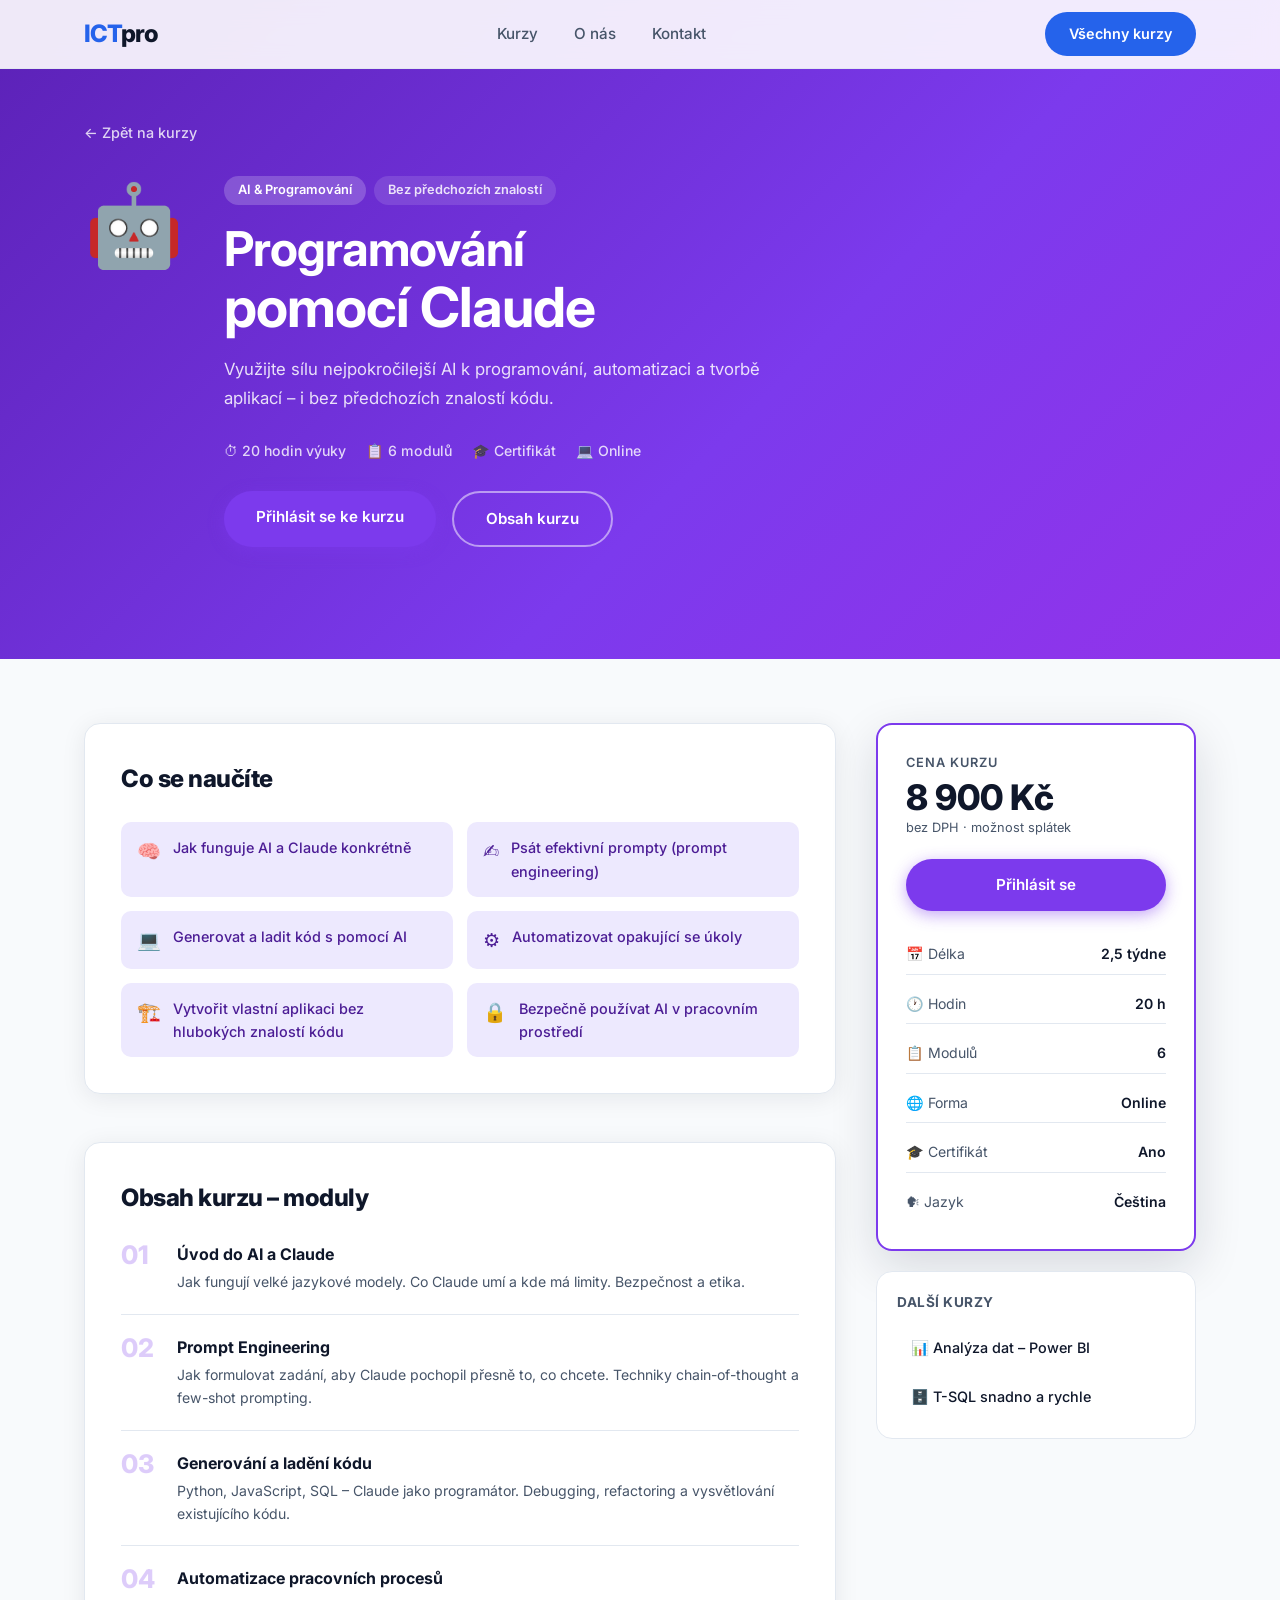
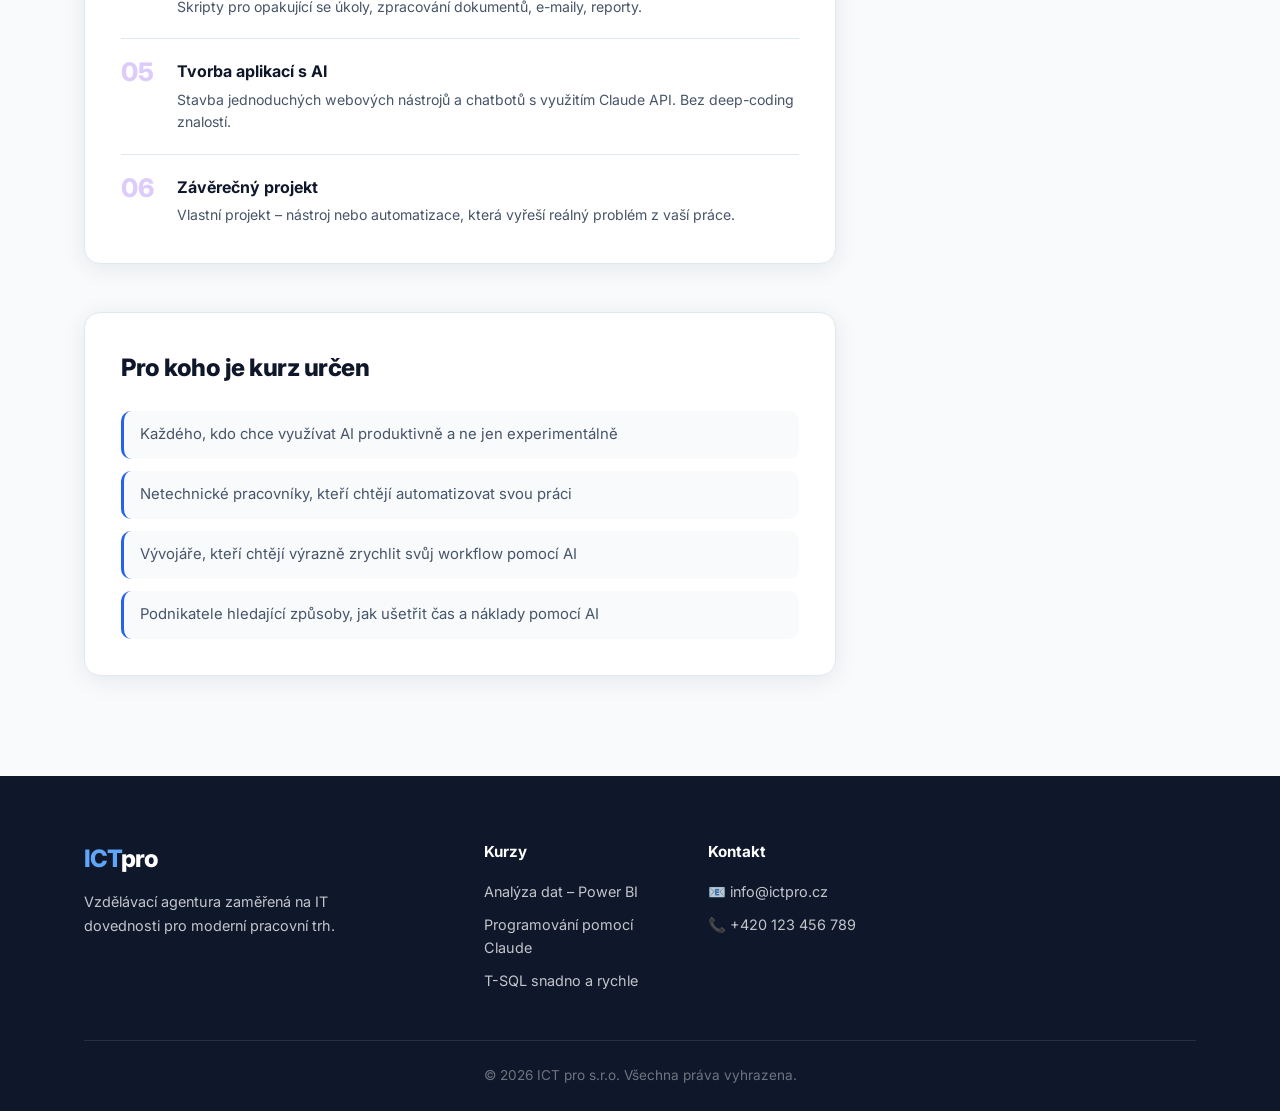
==== kurz-claude.html @ ae00f1d8 "Initial commit: ICT pro educational website with 3 course pages" ====
<!DOCTYPE html>
<html lang="cs">
<head>
  <meta charset="UTF-8" />
  <meta name="viewport" content="width=device-width, initial-scale=1.0" />
  <title>Programování pomocí Claude | ICT pro</title>
  <link rel="stylesheet" href="style.css" />
  <link rel="stylesheet" href="kurz.css" />
  <link href="https://fonts.googleapis.com/css2?family=Inter:wght@300;400;500;600;700;800&display=swap" rel="stylesheet" />
</head>
<body>

  <nav class="navbar">
    <div class="nav-inner">
      <a href="index.html" class="logo"><span class="logo-ict">ICT</span><span class="logo-pro">pro</span></a>
      <ul class="nav-links">
        <li><a href="index.html#kurzy">Kurzy</a></li>
        <li><a href="index.html#o-nas">O nás</a></li>
        <li><a href="index.html#kontakt">Kontakt</a></li>
      </ul>
      <a href="index.html#kurzy" class="btn-nav">Všechny kurzy</a>
      <button class="hamburger" id="hamburger" aria-label="Menu"><span></span><span></span><span></span></button>
    </div>
  </nav>

  <div class="kurz-hero kurz-hero-purple">
    <div class="container">
      <a href="index.html#kurzy" class="back-link">← Zpět na kurzy</a>
      <div class="kurz-hero-content">
        <div class="kurz-icon-big">🤖</div>
        <div>
          <div class="kurz-tags">
            <span class="tag tag-purple">AI &amp; Programování</span>
            <span class="tag tag-level">Bez předchozích znalostí</span>
          </div>
          <h1>Programování<br /><strong>pomocí Claude</strong></h1>
          <p class="kurz-sub">Využijte sílu nejpokročilejší AI k programování, automatizaci a tvorbě aplikací – i bez předchozích znalostí kódu.</p>
          <div class="kurz-meta-bar">
            <span>⏱ 20 hodin výuky</span>
            <span>📋 6 modulů</span>
            <span>🎓 Certifikát</span>
            <span>💻 Online</span>
          </div>
          <div class="hero-cta">
            <a href="index.html#kontakt" class="btn-primary btn-purple">Přihlásit se ke kurzu</a>
            <a href="#obsah" class="btn-ghost">Obsah kurzu</a>
          </div>
        </div>
      </div>
    </div>
  </div>

  <section class="kurz-body">
    <div class="container kurz-layout">
      <div class="kurz-main">

        <div class="kurz-section" id="obsah">
          <h2>Co se naučíte</h2>
          <div class="outcomes-grid">
            <div class="outcome outcome-purple"><span>🧠</span> Jak funguje AI a Claude konkrétně</div>
            <div class="outcome outcome-purple"><span>✍️</span> Psát efektivní prompty (prompt engineering)</div>
            <div class="outcome outcome-purple"><span>💻</span> Generovat a ladit kód s pomocí AI</div>
            <div class="outcome outcome-purple"><span>⚙️</span> Automatizovat opakující se úkoly</div>
            <div class="outcome outcome-purple"><span>🏗️</span> Vytvořit vlastní aplikaci bez hlubokých znalostí kódu</div>
            <div class="outcome outcome-purple"><span>🔒</span> Bezpečně používat AI v pracovním prostředí</div>
          </div>
        </div>

        <div class="kurz-section">
          <h2>Obsah kurzu – moduly</h2>
          <div class="modules">
            <div class="module module-purple">
              <div class="module-num">01</div>
              <div class="module-content">
                <h4>Úvod do AI a Claude</h4>
                <p>Jak fungují velké jazykové modely. Co Claude umí a kde má limity. Bezpečnost a etika.</p>
              </div>
            </div>
            <div class="module module-purple">
              <div class="module-num">02</div>
              <div class="module-content">
                <h4>Prompt Engineering</h4>
                <p>Jak formulovat zadání, aby Claude pochopil přesně to, co chcete. Techniky chain-of-thought a few-shot prompting.</p>
              </div>
            </div>
            <div class="module module-purple">
              <div class="module-num">03</div>
              <div class="module-content">
                <h4>Generování a ladění kódu</h4>
                <p>Python, JavaScript, SQL – Claude jako programátor. Debugging, refactoring a vysvětlování existujícího kódu.</p>
              </div>
            </div>
            <div class="module module-purple">
              <div class="module-num">04</div>
              <div class="module-content">
                <h4>Automatizace pracovních procesů</h4>
                <p>Skripty pro opakující se úkoly, zpracování dokumentů, e-maily, reporty.</p>
              </div>
            </div>
            <div class="module module-purple">
              <div class="module-num">05</div>
              <div class="module-content">
                <h4>Tvorba aplikací s AI</h4>
                <p>Stavba jednoduchých webových nástrojů a chatbotů s využitím Claude API. Bez deep-coding znalostí.</p>
              </div>
            </div>
            <div class="module module-purple">
              <div class="module-num">06</div>
              <div class="module-content">
                <h4>Závěrečný projekt</h4>
                <p>Vlastní projekt – nástroj nebo automatizace, která vyřeší reálný problém z vaší práce.</p>
              </div>
            </div>
          </div>
        </div>

        <div class="kurz-section">
          <h2>Pro koho je kurz určen</h2>
          <ul class="for-who">
            <li>Každého, kdo chce využívat AI produktivně a ne jen experimentálně</li>
            <li>Netechnické pracovníky, kteří chtějí automatizovat svou práci</li>
            <li>Vývojáře, kteří chtějí výrazně zrychlit svůj workflow pomocí AI</li>
            <li>Podnikatele hledající způsoby, jak ušetřit čas a náklady pomocí AI</li>
          </ul>
        </div>

      </div>

      <aside class="kurz-sidebar">
        <div class="sidebar-card sidebar-card-purple">
          <div class="price-label">Cena kurzu</div>
          <div class="price">8 900 Kč</div>
          <div class="price-note">bez DPH · možnost splátek</div>
          <a href="index.html#kontakt" class="btn-primary btn-purple" style="display:block;text-align:center;margin-top:20px">Přihlásit se</a>
          <div class="sidebar-details">
            <div class="sd-row"><span>📅 Délka</span><strong>2,5 týdne</strong></div>
            <div class="sd-row"><span>🕐 Hodin</span><strong>20 h</strong></div>
            <div class="sd-row"><span>📋 Modulů</span><strong>6</strong></div>
            <div class="sd-row"><span>🌐 Forma</span><strong>Online</strong></div>
            <div class="sd-row"><span>🎓 Certifikát</span><strong>Ano</strong></div>
            <div class="sd-row"><span>🗣 Jazyk</span><strong>Čeština</strong></div>
          </div>
        </div>
        <div class="sidebar-other">
          <h4>Další kurzy</h4>
          <a href="kurz-powerbi.html" class="other-course">📊 Analýza dat – Power BI</a>
          <a href="kurz-tsql.html" class="other-course">🗄️ T-SQL snadno a rychle</a>
        </div>
      </aside>
    </div>
  </section>

  <footer class="footer" id="kontakt">
    <div class="container">
      <div class="footer-grid">
        <div class="footer-brand">
          <a href="index.html" class="logo"><span class="logo-ict">ICT</span><span class="logo-pro">pro</span></a>
          <p>Vzdělávací agentura zaměřená na IT dovednosti pro moderní pracovní trh.</p>
        </div>
        <div class="footer-col">
          <h4>Kurzy</h4>
          <ul>
            <li><a href="kurz-powerbi.html">Analýza dat – Power BI</a></li>
            <li><a href="kurz-claude.html">Programování pomocí Claude</a></li>
            <li><a href="kurz-tsql.html">T-SQL snadno a rychle</a></li>
          </ul>
        </div>
        <div class="footer-col">
          <h4>Kontakt</h4>
          <ul>
            <li>📧 info@ictpro.cz</li>
            <li>📞 +420 123 456 789</li>
          </ul>
        </div>
      </div>
      <div class="footer-bottom"><p>&copy; 2026 ICT pro s.r.o. Všechna práva vyhrazena.</p></div>
    </div>
  </footer>

  <script src="main.js"></script>
</body>
</html>
---- style.css ----
/* ============================================
   ICT pro – Main Stylesheet
   ============================================ */

*, *::before, *::after { box-sizing: border-box; margin: 0; padding: 0; }

:root {
  --blue:   #2563eb;
  --blue-light: #dbeafe;
  --purple: #7c3aed;
  --purple-light: #ede9fe;
  --teal:   #0d9488;
  --teal-light: #ccfbf1;
  --dark:   #0f172a;
  --dark2:  #1e293b;
  --mid:    #475569;
  --light:  #f8fafc;
  --white:  #ffffff;
  --border: #e2e8f0;
  --radius: 16px;
  --shadow: 0 4px 24px rgba(15,23,42,.08);
  --shadow-lg: 0 16px 48px rgba(15,23,42,.14);
}

html { scroll-behavior: smooth; }

body {
  font-family: 'Inter', system-ui, sans-serif;
  color: var(--dark);
  background: var(--white);
  line-height: 1.6;
  overflow-x: hidden;
}

a { text-decoration: none; color: inherit; }
ul { list-style: none; }
img { max-width: 100%; }

.container {
  max-width: 1160px;
  margin: 0 auto;
  padding: 0 24px;
}

/* ---- BUTTONS ---- */
.btn-primary {
  display: inline-block;
  background: var(--blue);
  color: var(--white);
  padding: 14px 32px;
  border-radius: 50px;
  font-weight: 600;
  font-size: .95rem;
  transition: background .2s, transform .15s, box-shadow .2s;
  box-shadow: 0 4px 16px rgba(37,99,235,.35);
}
.btn-primary:hover { background: #1d4ed8; transform: translateY(-2px); box-shadow: 0 8px 24px rgba(37,99,235,.4); }

.btn-ghost {
  display: inline-block;
  color: var(--dark);
  padding: 14px 32px;
  border-radius: 50px;
  font-weight: 600;
  font-size: .95rem;
  border: 2px solid var(--border);
  transition: border-color .2s, color .2s, transform .15s;
}
.btn-ghost:hover { border-color: var(--blue); color: var(--blue); transform: translateY(-2px); }

.btn-large { padding: 18px 44px; font-size: 1.05rem; }

/* ---- NAVBAR ---- */
.navbar {
  position: fixed;
  top: 0; left: 0; right: 0;
  z-index: 100;
  background: rgba(255,255,255,.9);
  backdrop-filter: blur(12px);
  border-bottom: 1px solid var(--border);
  transition: box-shadow .3s;
}
.navbar.scrolled { box-shadow: var(--shadow); }

.nav-inner {
  display: flex;
  align-items: center;
  justify-content: space-between;
  max-width: 1160px;
  margin: 0 auto;
  padding: 0 24px;
  height: 68px;
}

.logo { font-size: 1.5rem; font-weight: 800; letter-spacing: -1px; }
.logo-ict { color: var(--blue); }
.logo-pro { color: var(--dark); }

.nav-links {
  display: flex;
  gap: 36px;
}
.nav-links a {
  font-weight: 500;
  font-size: .95rem;
  color: var(--mid);
  transition: color .2s;
}
.nav-links a:hover { color: var(--blue); }

.btn-nav {
  background: var(--blue);
  color: var(--white);
  padding: 10px 24px;
  border-radius: 50px;
  font-weight: 600;
  font-size: .9rem;
  transition: background .2s, transform .15s;
}
.btn-nav:hover { background: #1d4ed8; transform: translateY(-1px); }

.hamburger {
  display: none;
  flex-direction: column;
  gap: 5px;
  background: none;
  border: none;
  cursor: pointer;
  padding: 4px;
}
.hamburger span {
  display: block;
  width: 24px; height: 2px;
  background: var(--dark);
  border-radius: 2px;
  transition: transform .3s, opacity .3s;
}

/* ---- HERO ---- */
.hero {
  min-height: 100vh;
  display: flex;
  align-items: center;
  padding: 100px 24px 60px;
  max-width: 1160px;
  margin: 0 auto;
  position: relative;
  gap: 60px;
}

.hero-content { flex: 1; min-width: 0; }
.hero-visual { flex: 0 0 420px; position: relative; display: flex; align-items: center; justify-content: center; }

.badge {
  display: inline-block;
  background: var(--blue-light);
  color: var(--blue);
  padding: 6px 16px;
  border-radius: 50px;
  font-size: .85rem;
  font-weight: 600;
  margin-bottom: 20px;
}

.hero h1 {
  font-size: clamp(2.2rem, 5vw, 3.6rem);
  font-weight: 800;
  line-height: 1.15;
  letter-spacing: -1.5px;
  margin-bottom: 20px;
}

.gradient-text {
  background: linear-gradient(135deg, var(--blue) 0%, var(--purple) 100%);
  -webkit-background-clip: text;
  -webkit-text-fill-color: transparent;
  background-clip: text;
}

.hero-sub {
  font-size: 1.1rem;
  color: var(--mid);
  margin-bottom: 36px;
  max-width: 520px;
}

.hero-cta { display: flex; gap: 16px; flex-wrap: wrap; margin-bottom: 48px; }

.hero-stats {
  display: flex;
  align-items: center;
  gap: 24px;
}
.stat { display: flex; flex-direction: column; }
.stat-num { font-size: 1.6rem; font-weight: 800; color: var(--dark); line-height: 1; }
.stat-label { font-size: .8rem; color: var(--mid); font-weight: 500; }
.stat-divider { width: 1px; height: 36px; background: var(--border); }

/* Hero visual */
.hero-circle {
  width: 340px; height: 340px;
  border-radius: 50%;
  background: linear-gradient(135deg, var(--blue-light) 0%, var(--purple-light) 100%);
  position: absolute;
  z-index: 0;
}

.floating-card {
  position: absolute;
  background: var(--white);
  border-radius: 14px;
  padding: 14px 20px;
  box-shadow: var(--shadow-lg);
  display: flex;
  align-items: center;
  gap: 12px;
  z-index: 1;
  font-weight: 600;
  font-size: .9rem;
  white-space: nowrap;
  animation: float 4s ease-in-out infinite;
}
.floating-card .card-icon { font-size: 1.5rem; }

.card-1 { top: 5%; left: -5%; animation-delay: 0s; }
.card-2 { top: 40%; right: -10%; animation-delay: 1.3s; }
.card-3 { bottom: 10%; left: 5%; animation-delay: 2.6s; }

@keyframes float {
  0%, 100% { transform: translateY(0); }
  50% { transform: translateY(-12px); }
}

/* ---- SECTION HEADER ---- */
.section-header { text-align: center; margin-bottom: 56px; }
.section-badge {
  display: inline-block;
  background: var(--blue-light);
  color: var(--blue);
  padding: 6px 16px;
  border-radius: 50px;
  font-size: .85rem;
  font-weight: 600;
  margin-bottom: 16px;
}
.section-header h2 { font-size: 2.4rem; font-weight: 800; letter-spacing: -1px; margin-bottom: 12px; }
.section-header p { font-size: 1.05rem; color: var(--mid); max-width: 540px; margin: 0 auto; }

/* ---- COURSES ---- */
.kurzy { padding: 100px 0; background: var(--light); }

.courses-grid {
  display: grid;
  grid-template-columns: repeat(3, 1fr);
  gap: 28px;
  align-items: start;
}

.course-card {
  background: var(--white);
  border-radius: var(--radius);
  padding: 32px;
  box-shadow: var(--shadow);
  border: 1px solid var(--border);
  position: relative;
  transition: transform .25s, box-shadow .25s;
  display: flex;
  flex-direction: column;
  gap: 20px;
}
.course-card:hover { transform: translateY(-6px); box-shadow: var(--shadow-lg); }

.course-card.featured {
  border: 2px solid var(--purple);
  background: linear-gradient(160deg, #fdf8ff 0%, #fff 40%);
}

.featured-badge {
  position: absolute;
  top: -14px; left: 50%;
  transform: translateX(-50%);
  background: linear-gradient(135deg, var(--purple) 0%, #9333ea 100%);
  color: var(--white);
  padding: 5px 20px;
  border-radius: 50px;
  font-size: .8rem;
  font-weight: 700;
  white-space: nowrap;
}

.course-top { display: flex; align-items: flex-start; justify-content: space-between; gap: 12px; }
.course-icon { font-size: 2.4rem; line-height: 1; }
.course-tags { display: flex; flex-direction: column; gap: 6px; align-items: flex-end; }

.tag {
  display: inline-block;
  padding: 3px 12px;
  border-radius: 50px;
  font-size: .75rem;
  font-weight: 600;
  background: var(--blue-light);
  color: var(--blue);
}
.tag-level {
  background: #f1f5f9;
  color: var(--mid);
}

.course-card[data-color="purple"] .tag { background: var(--purple-light); color: var(--purple); }
.course-card[data-color="teal"]   .tag { background: var(--teal-light);   color: var(--teal); }

.course-card h3 {
  font-size: 1.35rem;
  font-weight: 700;
  line-height: 1.3;
  letter-spacing: -.5px;
}
.course-card h3 strong { display: block; font-size: 1.5rem; }

.course-desc { font-size: .93rem; color: var(--mid); line-height: 1.65; }

.course-topics { display: flex; flex-direction: column; gap: 8px; }
.course-topics li {
  font-size: .88rem;
  color: var(--mid);
  padding-left: 22px;
  position: relative;
}
.course-topics li::before {
  content: '✓';
  position: absolute;
  left: 0;
  color: var(--blue);
  font-weight: 700;
}
.course-card[data-color="purple"] .course-topics li::before { color: var(--purple); }
.course-card[data-color="teal"]   .course-topics li::before { color: var(--teal); }

.course-meta {
  display: flex;
  gap: 14px;
  flex-wrap: wrap;
  padding-top: 4px;
  border-top: 1px solid var(--border);
}
.meta-item { font-size: .82rem; color: var(--mid); font-weight: 500; }

.btn-course {
  display: block;
  text-align: center;
  padding: 14px;
  border-radius: 10px;
  font-weight: 600;
  font-size: .95rem;
  border: 2px solid var(--blue);
  color: var(--blue);
  transition: background .2s, color .2s, transform .15s;
  margin-top: auto;
}
.btn-course:hover { background: var(--blue); color: var(--white); transform: translateY(-2px); }

.btn-course-featured {
  background: linear-gradient(135deg, var(--purple) 0%, #9333ea 100%);
  border-color: transparent;
  color: var(--white);
  box-shadow: 0 4px 16px rgba(124,58,237,.35);
}
.btn-course-featured:hover { background: linear-gradient(135deg, #6d28d9 0%, #7c3aed 100%); color: var(--white); box-shadow: 0 8px 24px rgba(124,58,237,.4); }

/* ---- WHY US ---- */
.why-us { padding: 100px 0; }

.why-grid {
  display: grid;
  grid-template-columns: 1fr 1fr;
  gap: 80px;
  align-items: center;
}

.why-text .section-badge { display: inline-block; }
.why-text h2 { font-size: 2.2rem; font-weight: 800; letter-spacing: -1px; margin: 12px 0 16px; }
.why-text > p { font-size: 1rem; color: var(--mid); margin-bottom: 36px; }

.why-features { display: flex; flex-direction: column; gap: 24px; }
.feature { display: flex; gap: 16px; align-items: flex-start; }
.feature-icon { font-size: 1.5rem; flex-shrink: 0; margin-top: 2px; }
.feature h4 { font-size: 1rem; font-weight: 700; margin-bottom: 4px; }
.feature p { font-size: .9rem; color: var(--mid); }

.testimonial-stack { position: relative; }
.testimonial {
  background: var(--white);
  border: 1px solid var(--border);
  border-radius: var(--radius);
  padding: 28px;
  box-shadow: var(--shadow);
}
.testimonial-2 {
  margin-top: -20px;
  margin-left: 32px;
  position: relative;
  z-index: 1;
}
.stars { color: #f59e0b; font-size: 1rem; margin-bottom: 12px; letter-spacing: 2px; }
.testimonial p { font-size: .93rem; color: var(--mid); font-style: italic; margin-bottom: 16px; }
.testimonial-author { display: flex; align-items: center; gap: 12px; }
.author-avatar {
  width: 40px; height: 40px;
  border-radius: 50%;
  background: linear-gradient(135deg, var(--blue) 0%, var(--purple) 100%);
  color: var(--white);
  font-weight: 700;
  font-size: .85rem;
  display: flex;
  align-items: center;
  justify-content: center;
  flex-shrink: 0;
}
.testimonial-author strong { font-size: .9rem; }
.testimonial-author small { color: var(--mid); font-size: .8rem; }

/* ---- CTA BANNER ---- */
.cta-banner {
  padding: 80px 0;
  background: linear-gradient(135deg, var(--blue) 0%, var(--purple) 100%);
}
.cta-inner { text-align: center; }
.cta-inner h2 { font-size: 2.4rem; font-weight: 800; color: var(--white); margin-bottom: 12px; letter-spacing: -1px; }
.cta-inner p { font-size: 1.05rem; color: rgba(255,255,255,.8); margin-bottom: 32px; }
.cta-inner .btn-primary {
  background: var(--white);
  color: var(--blue);
  box-shadow: 0 4px 20px rgba(0,0,0,.2);
}
.cta-inner .btn-primary:hover { background: #f1f5f9; transform: translateY(-3px); }

/* ---- FOOTER ---- */
.footer { background: var(--dark); color: rgba(255,255,255,.75); padding: 64px 0 0; }

.footer-grid {
  display: grid;
  grid-template-columns: 2fr 1fr 1fr 1.5fr;
  gap: 48px;
  margin-bottom: 48px;
}

.footer-brand p { font-size: .9rem; margin-top: 12px; line-height: 1.7; max-width: 260px; }
.footer-brand .logo-ict { color: #60a5fa; }
.footer-brand .logo-pro { color: var(--white); }

.footer-col h4 { color: var(--white); font-size: .95rem; font-weight: 700; margin-bottom: 16px; }
.footer-col ul { display: flex; flex-direction: column; gap: 10px; }
.footer-col a { font-size: .9rem; transition: color .2s; }
.footer-col a:hover { color: var(--white); }
.footer-col li { font-size: .9rem; }

.footer-bottom {
  border-top: 1px solid rgba(255,255,255,.1);
  padding: 24px 0;
  text-align: center;
  font-size: .85rem;
  color: rgba(255,255,255,.4);
}

/* ---- RESPONSIVE ---- */
@media (max-width: 1024px) {
  .courses-grid { grid-template-columns: 1fr; max-width: 560px; margin: 0 auto; }
  .hero { flex-direction: column; text-align: center; }
  .hero-visual { display: none; }
  .hero-stats { justify-content: center; }
  .hero-cta { justify-content: center; }
  .hero-sub { margin: 0 auto 36px; }
  .why-grid { grid-template-columns: 1fr; gap: 48px; }
  .footer-grid { grid-template-columns: 1fr 1fr; }
}

@media (max-width: 640px) {
  .nav-links, .btn-nav { display: none; }
  .hamburger { display: flex; }
  .nav-links.open {
    display: flex;
    flex-direction: column;
    position: fixed;
    top: 68px; left: 0; right: 0;
    background: var(--white);
    padding: 24px;
    gap: 16px;
    border-bottom: 1px solid var(--border);
    box-shadow: var(--shadow);
  }
  .nav-links.open + .btn-nav { display: block; }
  .section-header h2 { font-size: 1.8rem; }
  .footer-grid { grid-template-columns: 1fr; gap: 32px; }
  .cta-inner h2 { font-size: 1.8rem; }
}
---- kurz.css ----
/* ============================================
   ICT pro – Course Page Stylesheet
   ============================================ */

.back-link {
  display: inline-block;
  color: rgba(255,255,255,.8);
  font-size: .9rem;
  font-weight: 500;
  margin-bottom: 32px;
  transition: color .2s;
}
.back-link:hover { color: #fff; }

/* ---- COURSE HERO ---- */
.kurz-hero {
  padding: 120px 0 64px;
  color: var(--white);
}
.kurz-hero-blue   { background: linear-gradient(135deg, #1d4ed8 0%, #2563eb 60%, #3b82f6 100%); }
.kurz-hero-purple { background: linear-gradient(135deg, #5b21b6 0%, #7c3aed 60%, #9333ea 100%); }
.kurz-hero-teal   { background: linear-gradient(135deg, #0f766e 0%, #0d9488 60%, #14b8a6 100%); }

.kurz-hero-content {
  display: flex;
  gap: 40px;
  align-items: flex-start;
}

.kurz-icon-big {
  font-size: 5rem;
  line-height: 1;
  flex-shrink: 0;
  margin-top: 8px;
}

.kurz-tags {
  display: flex;
  gap: 8px;
  flex-wrap: wrap;
  margin-bottom: 16px;
}

.kurz-hero .tag {
  background: rgba(255,255,255,.2);
  color: var(--white);
  padding: 4px 14px;
  border-radius: 50px;
  font-size: .8rem;
  font-weight: 600;
}
.kurz-hero .tag-level {
  background: rgba(255,255,255,.12);
  color: rgba(255,255,255,.85);
}

.kurz-hero h1 {
  font-size: clamp(2rem, 4vw, 3rem);
  font-weight: 700;
  letter-spacing: -1px;
  line-height: 1.15;
  margin-bottom: 16px;
}
.kurz-hero h1 strong { font-size: 1.15em; display: block; }

.kurz-sub {
  font-size: 1.05rem;
  color: rgba(255,255,255,.85);
  max-width: 580px;
  margin-bottom: 28px;
  line-height: 1.7;
}

.kurz-meta-bar {
  display: flex;
  gap: 20px;
  flex-wrap: wrap;
  margin-bottom: 28px;
  font-size: .88rem;
  color: rgba(255,255,255,.8);
  font-weight: 500;
}

/* Override hero buttons in kurz hero */
.kurz-hero .btn-ghost {
  border-color: rgba(255,255,255,.5);
  color: var(--white);
}
.kurz-hero .btn-ghost:hover {
  border-color: var(--white);
  color: var(--white);
  background: rgba(255,255,255,.1);
}

.btn-purple {
  background: var(--purple) !important;
  box-shadow: 0 4px 16px rgba(124,58,237,.45) !important;
}
.btn-purple:hover { background: #6d28d9 !important; }

.btn-teal {
  background: var(--teal) !important;
  box-shadow: 0 4px 16px rgba(13,148,136,.45) !important;
}
.btn-teal:hover { background: #0f766e !important; }

/* ---- COURSE BODY LAYOUT ---- */
.kurz-body { padding: 64px 0 100px; background: var(--light); }

.kurz-layout {
  display: grid;
  grid-template-columns: 1fr 320px;
  gap: 40px;
  align-items: start;
}

.kurz-main { display: flex; flex-direction: column; gap: 48px; }

.kurz-section {
  background: var(--white);
  border-radius: var(--radius);
  padding: 36px;
  border: 1px solid var(--border);
  box-shadow: var(--shadow);
}

.kurz-section h2 {
  font-size: 1.5rem;
  font-weight: 800;
  letter-spacing: -.5px;
  margin-bottom: 24px;
  color: var(--dark);
}

/* ---- OUTCOMES ---- */
.outcomes-grid {
  display: grid;
  grid-template-columns: 1fr 1fr;
  gap: 14px;
}

.outcome {
  display: flex;
  align-items: flex-start;
  gap: 12px;
  padding: 14px 16px;
  background: var(--blue-light);
  border-radius: 10px;
  font-size: .9rem;
  font-weight: 500;
  color: #1e3a8a;
}
.outcome span { font-size: 1.2rem; flex-shrink: 0; }

.outcome-purple { background: var(--purple-light); color: #4c1d95; }
.outcome-teal   { background: var(--teal-light); color: #134e4a; }

/* ---- MODULES ---- */
.modules { display: flex; flex-direction: column; gap: 0; }

.module {
  display: flex;
  gap: 20px;
  padding: 20px 0;
  border-bottom: 1px solid var(--border);
  align-items: flex-start;
}
.module:last-child { border-bottom: none; padding-bottom: 0; }
.module:first-child { padding-top: 0; }

.module-num {
  font-size: 1.6rem;
  font-weight: 800;
  color: var(--blue);
  opacity: .25;
  line-height: 1;
  flex-shrink: 0;
  min-width: 36px;
}
.module-purple .module-num { color: var(--purple); }
.module-teal   .module-num { color: var(--teal); }

.module-content h4 { font-size: 1rem; font-weight: 700; margin-bottom: 4px; }
.module-content p  { font-size: .88rem; color: var(--mid); line-height: 1.6; }

/* ---- FOR WHO ---- */
.for-who { display: flex; flex-direction: column; gap: 12px; }
.for-who li {
  padding: 12px 16px;
  background: var(--light);
  border-radius: 10px;
  font-size: .93rem;
  color: var(--mid);
  border-left: 3px solid var(--blue);
}

/* ---- SIDEBAR ---- */
.kurz-sidebar { position: sticky; top: 88px; }

.sidebar-card {
  background: var(--white);
  border-radius: var(--radius);
  padding: 28px;
  border: 2px solid var(--blue);
  box-shadow: var(--shadow-lg);
}
.sidebar-card-purple { border-color: var(--purple); }
.sidebar-card-teal   { border-color: var(--teal); }

.price-label { font-size: .8rem; font-weight: 600; color: var(--mid); text-transform: uppercase; letter-spacing: 1px; }
.price { font-size: 2.2rem; font-weight: 800; color: var(--dark); line-height: 1.1; margin: 4px 0 2px; }
.price-note { font-size: .8rem; color: var(--mid); }

.sidebar-details { margin-top: 24px; display: flex; flex-direction: column; gap: 10px; }
.sd-row {
  display: flex;
  justify-content: space-between;
  align-items: center;
  font-size: .88rem;
  padding: 8px 0;
  border-bottom: 1px solid var(--border);
  color: var(--mid);
}
.sd-row:last-child { border-bottom: none; }
.sd-row strong { color: var(--dark); font-weight: 600; }

.sidebar-other {
  margin-top: 20px;
  background: var(--white);
  border-radius: var(--radius);
  padding: 20px;
  border: 1px solid var(--border);
}
.sidebar-other h4 { font-size: .85rem; font-weight: 700; margin-bottom: 12px; color: var(--mid); text-transform: uppercase; letter-spacing: .5px; }

.other-course {
  display: block;
  padding: 10px 14px;
  border-radius: 8px;
  font-size: .9rem;
  font-weight: 500;
  color: var(--dark);
  transition: background .2s, color .2s;
  margin-bottom: 6px;
}
.other-course:last-child { margin-bottom: 0; }
.other-course:hover { background: var(--light); color: var(--blue); }

/* ---- RESPONSIVE ---- */
@media (max-width: 900px) {
  .kurz-layout { grid-template-columns: 1fr; }
  .kurz-sidebar { position: static; }
  .outcomes-grid { grid-template-columns: 1fr; }
  .kurz-hero-content { flex-direction: column; gap: 16px; }
  .kurz-icon-big { font-size: 3.5rem; }
}

@media (max-width: 640px) {
  .kurz-hero { padding: 100px 0 48px; }
  .kurz-section { padding: 24px; }
}
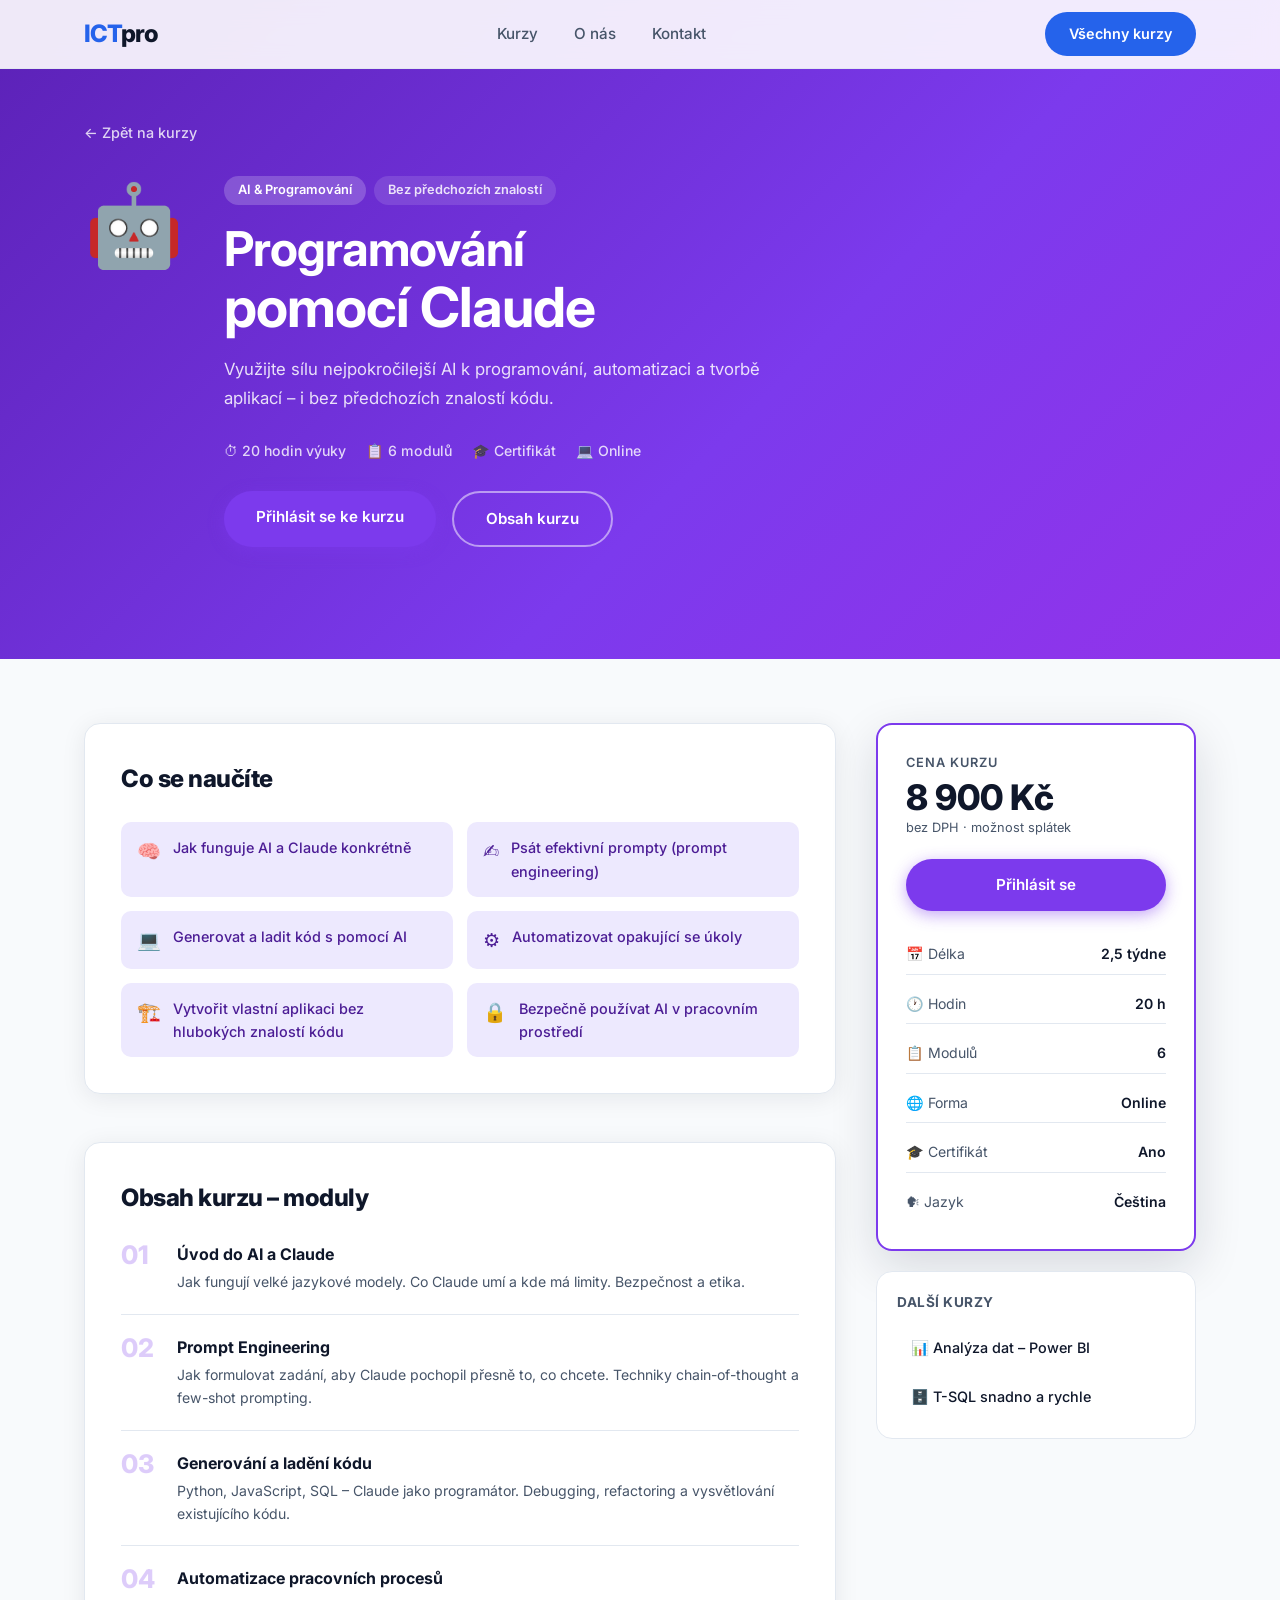
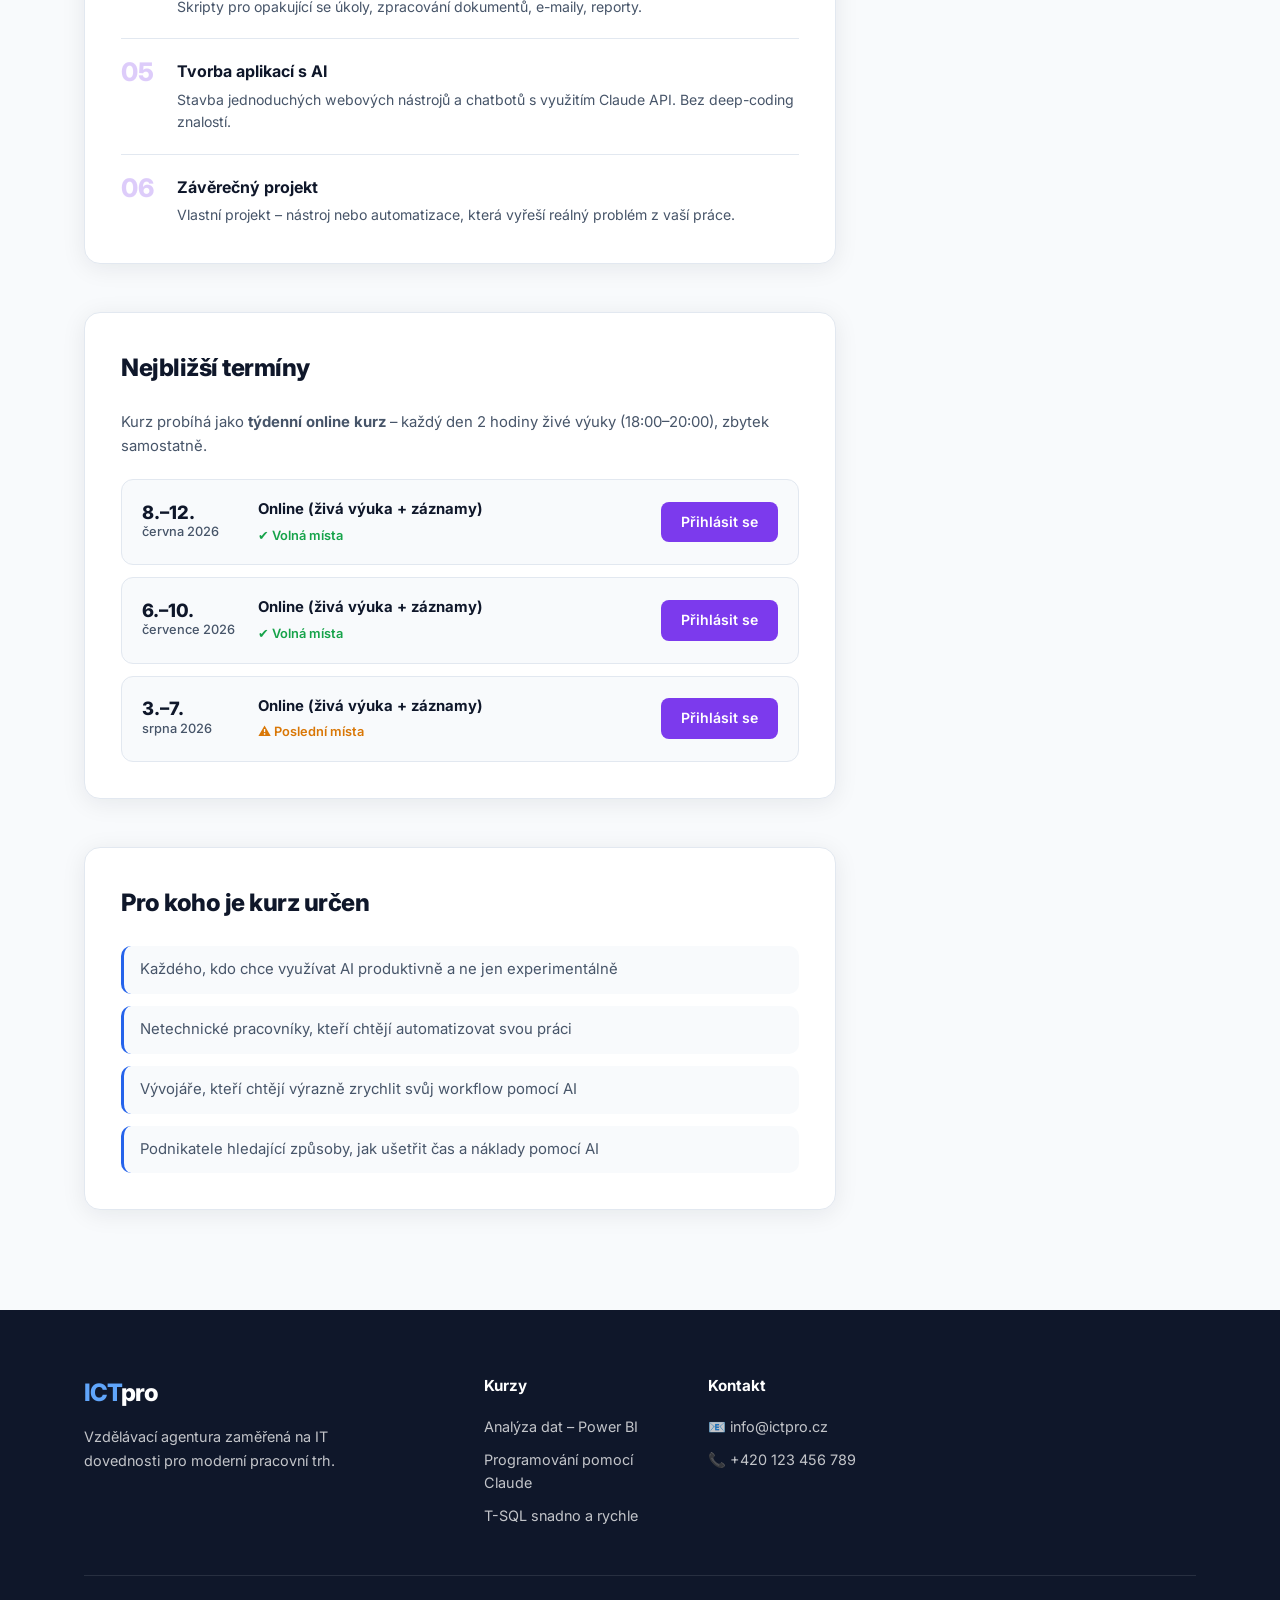
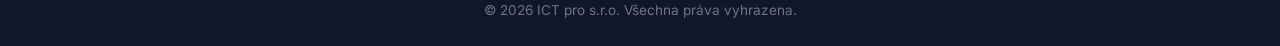
==== commit 0c17b5e9: "Add course dates: 3 terms per course (2-day, weekly, 3-day)" ====
--- a/kurz-claude.html
+++ b/kurz-claude.html
@@ -110,6 +110,46 @@
                 <h4>Závěrečný projekt</h4>
                 <p>Vlastní projekt – nástroj nebo automatizace, která vyřeší reálný problém z vaší práce.</p>
               </div>
+            </div>
+          </div>
+        </div>
+
+        <div class="kurz-section">
+          <h2>Nejbližší termíny</h2>
+          <p class="terminy-note">Kurz probíhá jako <strong>týdenní online kurz</strong> – každý den 2 hodiny živé výuky (18:00–20:00), zbytek samostatně.</p>
+          <div class="terminy">
+            <div class="termin">
+              <div class="termin-date">
+                <span class="termin-day">8.–12.</span>
+                <span class="termin-month">června 2026</span>
+              </div>
+              <div class="termin-info">
+                <strong>Online (živá výuka + záznamy)</strong>
+                <span class="termin-spots spots-ok">✔ Volná místa</span>
+              </div>
+              <a href="index.html#kontakt" class="btn-termin btn-termin-purple">Přihlásit se</a>
+            </div>
+            <div class="termin">
+              <div class="termin-date">
+                <span class="termin-day">6.–10.</span>
+                <span class="termin-month">července 2026</span>
+              </div>
+              <div class="termin-info">
+                <strong>Online (živá výuka + záznamy)</strong>
+                <span class="termin-spots spots-ok">✔ Volná místa</span>
+              </div>
+              <a href="index.html#kontakt" class="btn-termin btn-termin-purple">Přihlásit se</a>
+            </div>
+            <div class="termin">
+              <div class="termin-date">
+                <span class="termin-day">3.–7.</span>
+                <span class="termin-month">srpna 2026</span>
+              </div>
+              <div class="termin-info">
+                <strong>Online (živá výuka + záznamy)</strong>
+                <span class="termin-spots spots-few">⚠ Poslední místa</span>
+              </div>
+              <a href="index.html#kontakt" class="btn-termin btn-termin-purple">Přihlásit se</a>
             </div>
           </div>
         </div>
--- a/kurz.css
+++ b/kurz.css
@@ -246,6 +246,77 @@
 .other-course:last-child { margin-bottom: 0; }
 .other-course:hover { background: var(--light); color: var(--blue); }
 
+/* ---- TERMÍNY ---- */
+.terminy-note {
+  font-size: .93rem;
+  color: var(--mid);
+  margin-bottom: 20px;
+}
+
+.terminy { display: flex; flex-direction: column; gap: 12px; }
+
+.termin {
+  display: flex;
+  align-items: center;
+  gap: 20px;
+  padding: 18px 20px;
+  border-radius: 12px;
+  border: 1px solid var(--border);
+  background: var(--light);
+  transition: box-shadow .2s, border-color .2s;
+}
+.termin:hover { box-shadow: var(--shadow); border-color: var(--blue); }
+
+.termin-date {
+  display: flex;
+  flex-direction: column;
+  min-width: 96px;
+  flex-shrink: 0;
+}
+.termin-day {
+  font-size: 1.15rem;
+  font-weight: 800;
+  color: var(--dark);
+  line-height: 1.1;
+}
+.termin-month {
+  font-size: .8rem;
+  color: var(--mid);
+  font-weight: 500;
+}
+
+.termin-info {
+  display: flex;
+  flex-direction: column;
+  gap: 4px;
+  flex: 1;
+}
+.termin-info strong { font-size: .93rem; color: var(--dark); }
+
+.termin-spots { font-size: .8rem; font-weight: 600; }
+.spots-ok  { color: #16a34a; }
+.spots-few { color: #d97706; }
+
+.btn-termin {
+  display: inline-block;
+  padding: 9px 20px;
+  border-radius: 8px;
+  font-size: .88rem;
+  font-weight: 600;
+  background: var(--blue);
+  color: var(--white);
+  white-space: nowrap;
+  flex-shrink: 0;
+  transition: background .2s, transform .15s;
+}
+.btn-termin:hover { background: #1d4ed8; transform: translateY(-1px); }
+
+.btn-termin-purple { background: var(--purple); }
+.btn-termin-purple:hover { background: #6d28d9; }
+
+.btn-termin-teal { background: var(--teal); }
+.btn-termin-teal:hover { background: #0f766e; }
+
 /* ---- RESPONSIVE ---- */
 @media (max-width: 900px) {
   .kurz-layout { grid-template-columns: 1fr; }
@@ -258,4 +329,6 @@
 @media (max-width: 640px) {
   .kurz-hero { padding: 100px 0 48px; }
   .kurz-section { padding: 24px; }
-}
+  .termin { flex-wrap: wrap; gap: 12px; }
+  .btn-termin { width: 100%; text-align: center; }
+}
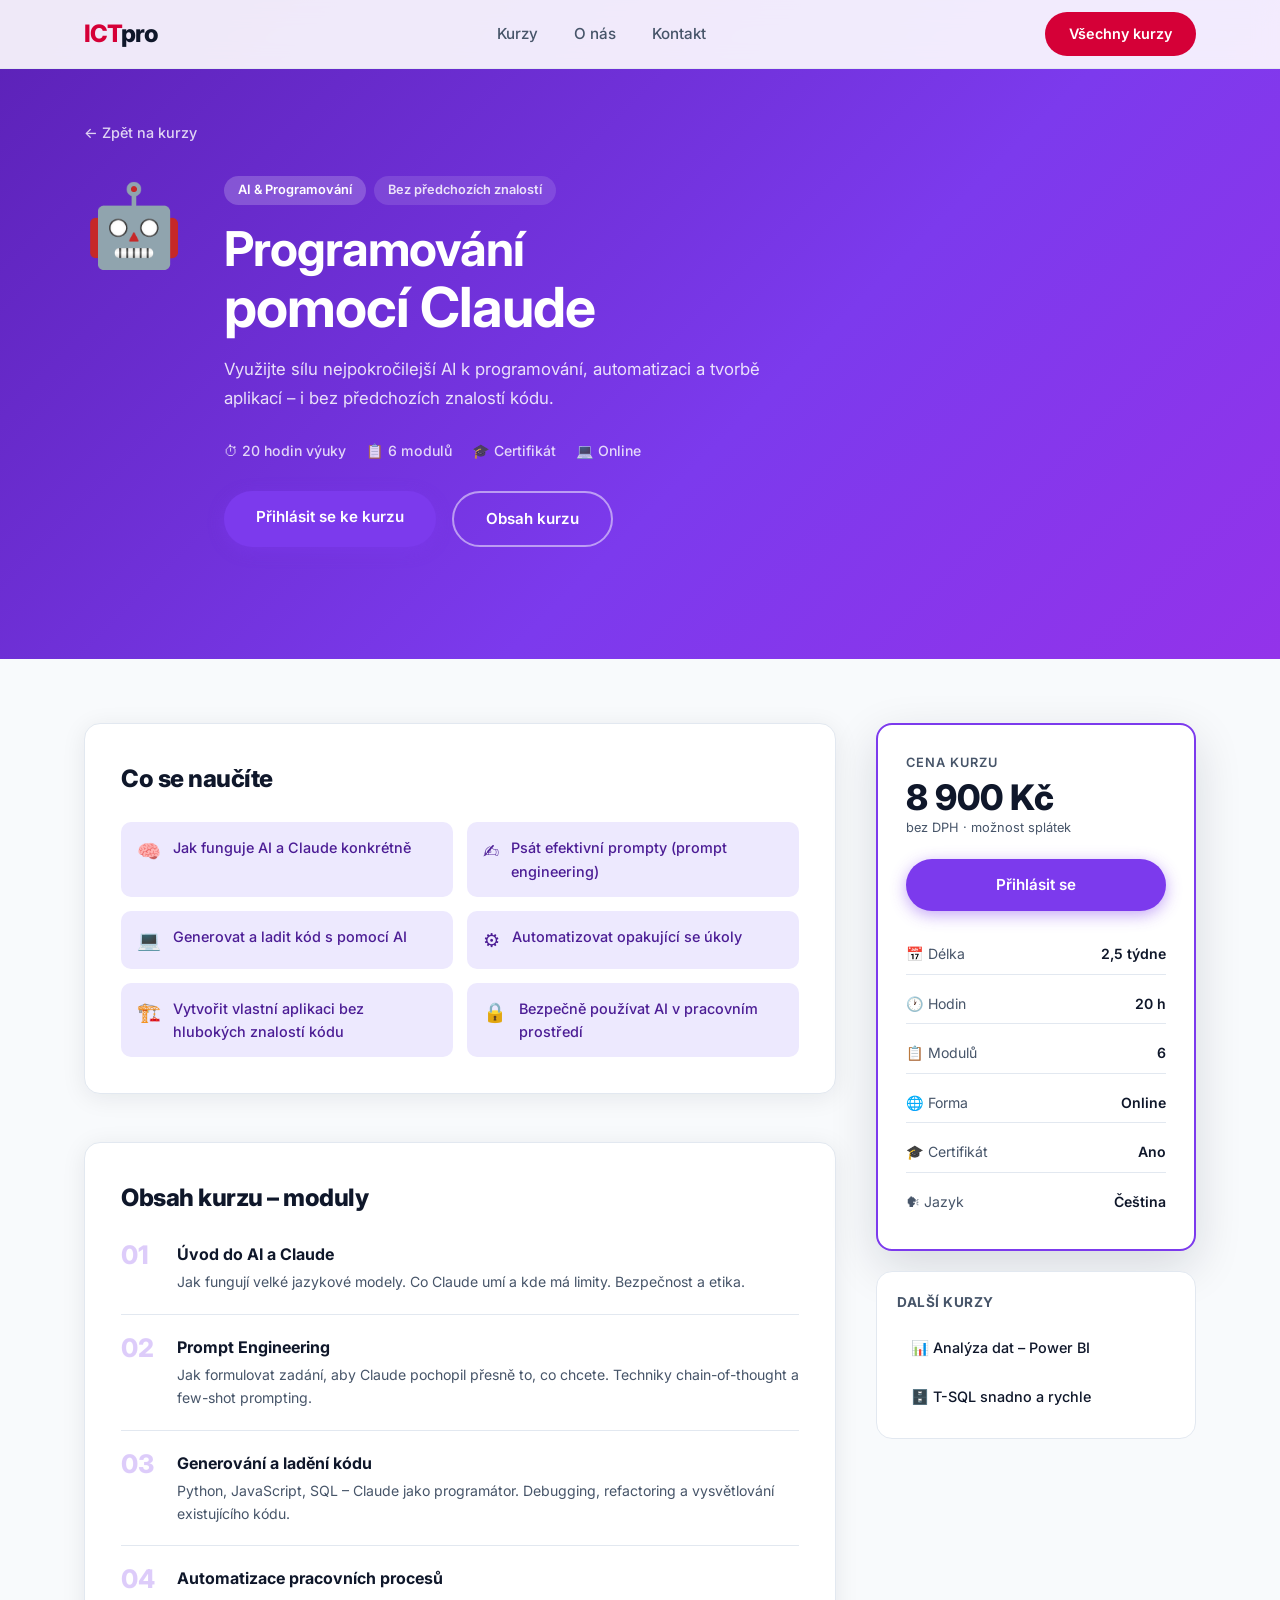
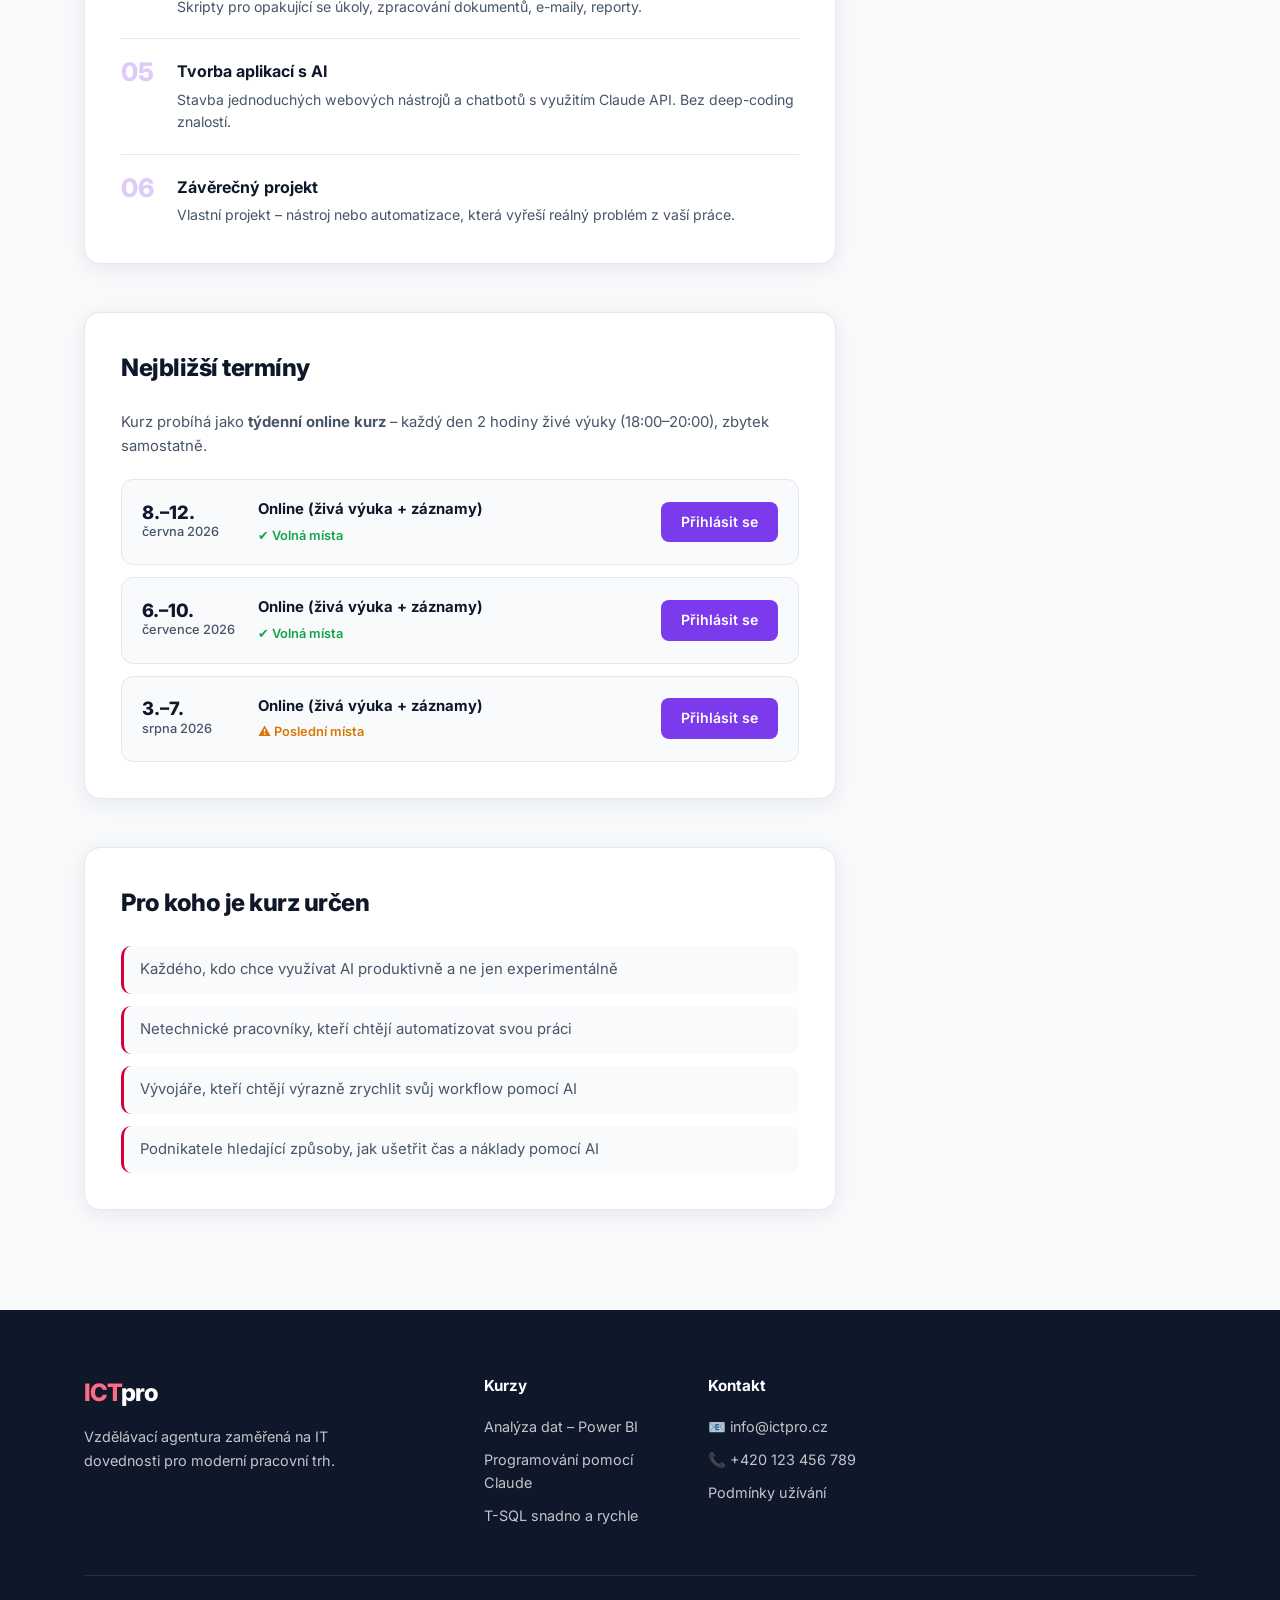
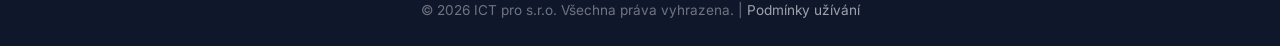
==== commit a5919d06: "feat: přidána stránka podmínek užívání a skill push-github - nová stránka podminky-uzivani.html s 12" ====
--- a/kurz-claude.html
+++ b/kurz-claude.html
@@ -210,10 +210,11 @@
           <ul>
             <li>📧 info@ictpro.cz</li>
             <li>📞 +420 123 456 789</li>
+            <li><a href="podminky-uzivani.html">Podmínky užívání</a></li>
           </ul>
         </div>
       </div>
-      <div class="footer-bottom"><p>&copy; 2026 ICT pro s.r.o. Všechna práva vyhrazena.</p></div>
+      <div class="footer-bottom"><p>&copy; 2026 ICT pro s.r.o. Všechna práva vyhrazena. | <a href="podminky-uzivani.html" style="color:rgba(255,255,255,.6);">Podmínky užívání</a></p></div>
     </div>
   </footer>
 
--- a/style.css
+++ b/style.css
@@ -5,8 +5,8 @@
 *, *::before, *::after { box-sizing: border-box; margin: 0; padding: 0; }
 
 :root {
-  --blue:   #2563eb;
-  --blue-light: #dbeafe;
+  --blue:   #d50037;
+  --blue-light: #fde8ee;
   --purple: #7c3aed;
   --purple-light: #ede9fe;
   --teal:   #0d9488;
@@ -52,9 +52,9 @@
   font-weight: 600;
   font-size: .95rem;
   transition: background .2s, transform .15s, box-shadow .2s;
-  box-shadow: 0 4px 16px rgba(37,99,235,.35);
-}
-.btn-primary:hover { background: #1d4ed8; transform: translateY(-2px); box-shadow: 0 8px 24px rgba(37,99,235,.4); }
+  box-shadow: 0 4px 16px rgba(213,0,55,.35);
+}
+.btn-primary:hover { background: #a2002a; transform: translateY(-2px); box-shadow: 0 8px 24px rgba(213,0,55,.4); }
 
 .btn-ghost {
   display: inline-block;
@@ -117,7 +117,7 @@
   font-size: .9rem;
   transition: background .2s, transform .15s;
 }
-.btn-nav:hover { background: #1d4ed8; transform: translateY(-1px); }
+.btn-nav:hover { background: #a2002a; transform: translateY(-1px); }
 
 .hamburger {
   display: none;
@@ -214,11 +214,20 @@
   display: flex;
   align-items: center;
   gap: 12px;
-  z-index: 1;
+  z-index: 2;
   font-weight: 600;
   font-size: .9rem;
   white-space: nowrap;
   animation: float 4s ease-in-out infinite;
+  cursor: pointer;
+  color: var(--dark);
+  border: 2px solid transparent;
+  transition: border-color .2s, box-shadow .2s, transform .2s;
+}
+.floating-card:hover {
+  border-color: var(--blue);
+  box-shadow: 0 20px 48px rgba(213,0,55,.18);
+  animation-play-state: paused;
 }
 .floating-card .card-icon { font-size: 1.5rem; }
 
@@ -445,7 +454,7 @@
 }
 
 .footer-brand p { font-size: .9rem; margin-top: 12px; line-height: 1.7; max-width: 260px; }
-.footer-brand .logo-ict { color: #60a5fa; }
+.footer-brand .logo-ict { color: #ff6b85; }
 .footer-brand .logo-pro { color: var(--white); }
 
 .footer-col h4 { color: var(--white); font-size: .95rem; font-weight: 700; margin-bottom: 16px; }
--- a/kurz.css
+++ b/kurz.css
@@ -17,7 +17,7 @@
   padding: 120px 0 64px;
   color: var(--white);
 }
-.kurz-hero-blue   { background: linear-gradient(135deg, #1d4ed8 0%, #2563eb 60%, #3b82f6 100%); }
+.kurz-hero-blue   { background: linear-gradient(135deg, #a2002a 0%, #d50037 60%, #f0244f 100%); }
 .kurz-hero-purple { background: linear-gradient(135deg, #5b21b6 0%, #7c3aed 60%, #9333ea 100%); }
 .kurz-hero-teal   { background: linear-gradient(135deg, #0f766e 0%, #0d9488 60%, #14b8a6 100%); }
 
@@ -148,7 +148,7 @@
   border-radius: 10px;
   font-size: .9rem;
   font-weight: 500;
-  color: #1e3a8a;
+  color: #7f0020;
 }
 .outcome span { font-size: 1.2rem; flex-shrink: 0; }
 
@@ -309,7 +309,7 @@
   flex-shrink: 0;
   transition: background .2s, transform .15s;
 }
-.btn-termin:hover { background: #1d4ed8; transform: translateY(-1px); }
+.btn-termin:hover { background: #a2002a; transform: translateY(-1px); }
 
 .btn-termin-purple { background: var(--purple); }
 .btn-termin-purple:hover { background: #6d28d9; }
